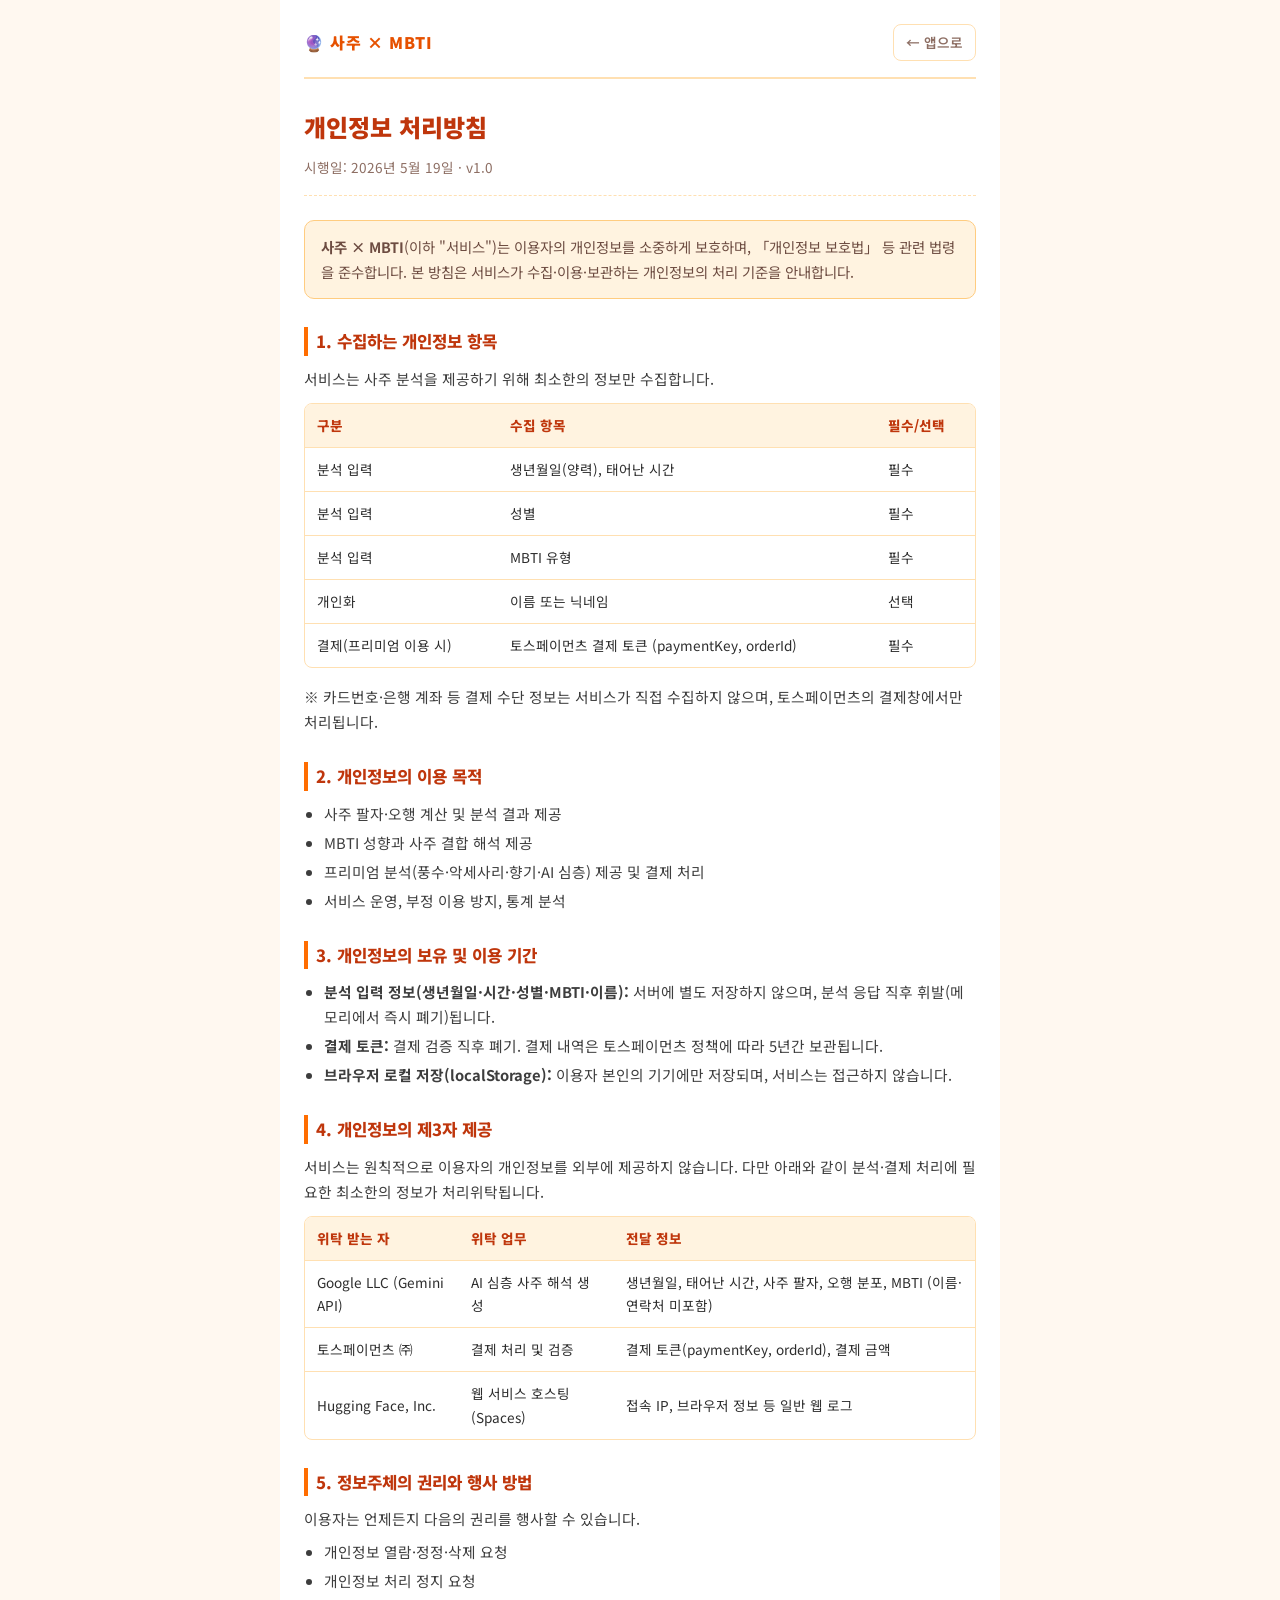
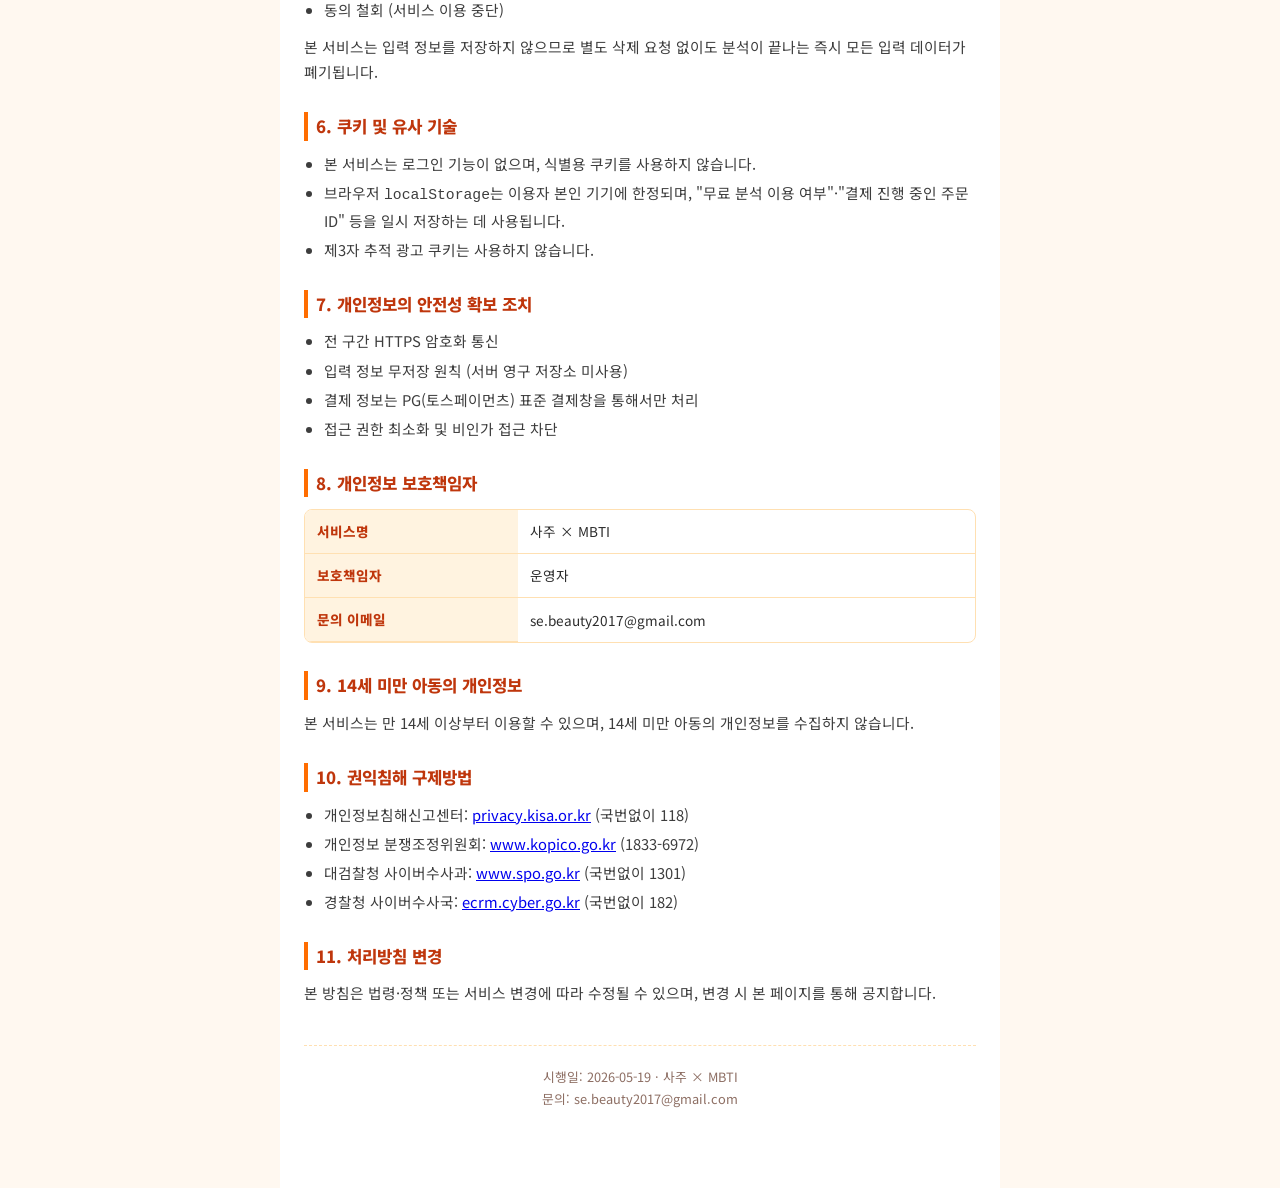
==== privacy.html @ bc94cc31 "feat: 개인정보 처리방침 페이지 추가 (앱인토스 심사 대비) - privacy.html: 한국 표준 양식의 개인정보 처리방침   · 수집 항목: 생년월일/시간/성별/MBTI/이" ====
<!DOCTYPE html>
<html lang="ko">
<head>
    <meta charset="UTF-8">
    <meta name="viewport" content="width=device-width, initial-scale=1.0, maximum-scale=1.0">
    <title>개인정보 처리방침 — 사주 × MBTI</title>
    <style>
        @import url('https://fonts.googleapis.com/css2?family=Noto+Sans+KR:wght@400;600;700;800&display=swap');
        * { margin: 0; padding: 0; box-sizing: border-box; }
        body {
            background: #FFF8F0;
            font-family: 'Noto Sans KR', -apple-system, BlinkMacSystemFont, sans-serif;
            color: #2D2D2D;
            line-height: 1.7;
            padding: 0;
            display: flex;
            justify-content: center;
        }
        .wrap {
            width: 100%;
            max-width: 720px;
            min-height: 100vh;
            background: #fff;
            padding: 24px 24px 80px;
        }
        header {
            display: flex;
            align-items: center;
            justify-content: space-between;
            padding-bottom: 16px;
            border-bottom: 2px solid #FFE0B2;
            margin-bottom: 28px;
        }
        .logo {
            font-size: 1rem;
            font-weight: 900;
            color: #E65100;
            letter-spacing: 1px;
        }
        .back-link {
            font-size: 0.85rem;
            color: #8D6E63;
            text-decoration: none;
            padding: 6px 12px;
            border: 1px solid #FFE0B2;
            border-radius: 8px;
            font-weight: 600;
        }
        .back-link:hover { background: #FFF3E0; }
        h1 {
            font-size: 1.5rem;
            font-weight: 900;
            color: #BF360C;
            margin-bottom: 8px;
        }
        .meta {
            font-size: 0.85rem;
            color: #8D6E63;
            margin-bottom: 24px;
            padding-bottom: 16px;
            border-bottom: 1px dashed #FFE0B2;
        }
        h2 {
            font-size: 1.05rem;
            font-weight: 800;
            color: #BF360C;
            margin-top: 28px;
            margin-bottom: 10px;
            padding-left: 8px;
            border-left: 4px solid #FF6D00;
        }
        p, li {
            font-size: 0.92rem;
            color: #3D3D3D;
            margin-bottom: 8px;
        }
        ul, ol {
            margin-left: 20px;
            margin-bottom: 12px;
        }
        li { margin-bottom: 4px; }
        .table-wrap {
            margin: 12px 0 16px;
            overflow-x: auto;
            border: 1px solid #FFE0B2;
            border-radius: 8px;
        }
        table {
            width: 100%;
            border-collapse: collapse;
            font-size: 0.85rem;
        }
        th, td {
            padding: 10px 12px;
            text-align: left;
            border-bottom: 1px solid #FFE0B2;
        }
        th {
            background: #FFF3E0;
            font-weight: 800;
            color: #BF360C;
        }
        tr:last-child td { border-bottom: none; }
        .callout {
            background: #FFF3E0;
            border: 1px solid #FFCC80;
            border-radius: 10px;
            padding: 14px 16px;
            margin: 12px 0;
            font-size: 0.9rem;
            color: #6D4C41;
        }
        .footer-note {
            margin-top: 40px;
            padding-top: 20px;
            border-top: 1px dashed #FFE0B2;
            font-size: 0.8rem;
            color: #8D6E63;
            text-align: center;
        }
    </style>
</head>
<body>
<div class="wrap">
    <header>
        <span class="logo">🔮 사주 × MBTI</span>
        <a href="/" class="back-link">← 앱으로</a>
    </header>

    <h1>개인정보 처리방침</h1>
    <div class="meta">시행일: 2026년 5월 19일 · v1.0</div>

    <div class="callout">
        <strong>사주 × MBTI</strong>(이하 "서비스")는 이용자의 개인정보를 소중하게 보호하며,
        「개인정보 보호법」 등 관련 법령을 준수합니다.
        본 방침은 서비스가 수집·이용·보관하는 개인정보의 처리 기준을 안내합니다.
    </div>

    <h2>1. 수집하는 개인정보 항목</h2>
    <p>서비스는 사주 분석을 제공하기 위해 최소한의 정보만 수집합니다.</p>
    <div class="table-wrap">
        <table>
            <thead>
                <tr><th>구분</th><th>수집 항목</th><th>필수/선택</th></tr>
            </thead>
            <tbody>
                <tr><td>분석 입력</td><td>생년월일(양력), 태어난 시간</td><td>필수</td></tr>
                <tr><td>분석 입력</td><td>성별</td><td>필수</td></tr>
                <tr><td>분석 입력</td><td>MBTI 유형</td><td>필수</td></tr>
                <tr><td>개인화</td><td>이름 또는 닉네임</td><td>선택</td></tr>
                <tr><td>결제(프리미엄 이용 시)</td><td>토스페이먼츠 결제 토큰 (paymentKey, orderId)</td><td>필수</td></tr>
            </tbody>
        </table>
    </div>
    <p>※ 카드번호·은행 계좌 등 결제 수단 정보는 서비스가 직접 수집하지 않으며,
        토스페이먼츠의 결제창에서만 처리됩니다.</p>

    <h2>2. 개인정보의 이용 목적</h2>
    <ul>
        <li>사주 팔자·오행 계산 및 분석 결과 제공</li>
        <li>MBTI 성향과 사주 결합 해석 제공</li>
        <li>프리미엄 분석(풍수·악세사리·향기·AI 심층) 제공 및 결제 처리</li>
        <li>서비스 운영, 부정 이용 방지, 통계 분석</li>
    </ul>

    <h2>3. 개인정보의 보유 및 이용 기간</h2>
    <ul>
        <li><strong>분석 입력 정보(생년월일·시간·성별·MBTI·이름):</strong>
            서버에 별도 저장하지 않으며, 분석 응답 직후 휘발(메모리에서 즉시 폐기)됩니다.</li>
        <li><strong>결제 토큰:</strong> 결제 검증 직후 폐기. 결제 내역은 토스페이먼츠 정책에 따라 5년간 보관됩니다.</li>
        <li><strong>브라우저 로컬 저장(localStorage):</strong> 이용자 본인의 기기에만 저장되며, 서비스는 접근하지 않습니다.</li>
    </ul>

    <h2>4. 개인정보의 제3자 제공</h2>
    <p>서비스는 원칙적으로 이용자의 개인정보를 외부에 제공하지 않습니다.
        다만 아래와 같이 분석·결제 처리에 필요한 최소한의 정보가 처리위탁됩니다.</p>
    <div class="table-wrap">
        <table>
            <thead>
                <tr><th>위탁 받는 자</th><th>위탁 업무</th><th>전달 정보</th></tr>
            </thead>
            <tbody>
                <tr>
                    <td>Google LLC (Gemini API)</td>
                    <td>AI 심층 사주 해석 생성</td>
                    <td>생년월일, 태어난 시간, 사주 팔자, 오행 분포, MBTI (이름·연락처 미포함)</td>
                </tr>
                <tr>
                    <td>토스페이먼츠 ㈜</td>
                    <td>결제 처리 및 검증</td>
                    <td>결제 토큰(paymentKey, orderId), 결제 금액</td>
                </tr>
                <tr>
                    <td>Hugging Face, Inc.</td>
                    <td>웹 서비스 호스팅 (Spaces)</td>
                    <td>접속 IP, 브라우저 정보 등 일반 웹 로그</td>
                </tr>
            </tbody>
        </table>
    </div>

    <h2>5. 정보주체의 권리와 행사 방법</h2>
    <p>이용자는 언제든지 다음의 권리를 행사할 수 있습니다.</p>
    <ul>
        <li>개인정보 열람·정정·삭제 요청</li>
        <li>개인정보 처리 정지 요청</li>
        <li>동의 철회 (서비스 이용 중단)</li>
    </ul>
    <p>본 서비스는 입력 정보를 저장하지 않으므로 별도 삭제 요청 없이도
        분석이 끝나는 즉시 모든 입력 데이터가 폐기됩니다.</p>

    <h2>6. 쿠키 및 유사 기술</h2>
    <ul>
        <li>본 서비스는 로그인 기능이 없으며, 식별용 쿠키를 사용하지 않습니다.</li>
        <li>브라우저 <code>localStorage</code>는 이용자 본인 기기에 한정되며,
            "무료 분석 이용 여부"·"결제 진행 중인 주문 ID" 등을 일시 저장하는 데 사용됩니다.</li>
        <li>제3자 추적 광고 쿠키는 사용하지 않습니다.</li>
    </ul>

    <h2>7. 개인정보의 안전성 확보 조치</h2>
    <ul>
        <li>전 구간 HTTPS 암호화 통신</li>
        <li>입력 정보 무저장 원칙 (서버 영구 저장소 미사용)</li>
        <li>결제 정보는 PG(토스페이먼츠) 표준 결제창을 통해서만 처리</li>
        <li>접근 권한 최소화 및 비인가 접근 차단</li>
    </ul>

    <h2>8. 개인정보 보호책임자</h2>
    <div class="table-wrap">
        <table>
            <tbody>
                <tr><th>서비스명</th><td>사주 × MBTI</td></tr>
                <tr><th>보호책임자</th><td>운영자</td></tr>
                <tr><th>문의 이메일</th><td>se.beauty2017@gmail.com</td></tr>
            </tbody>
        </table>
    </div>

    <h2>9. 14세 미만 아동의 개인정보</h2>
    <p>본 서비스는 만 14세 이상부터 이용할 수 있으며, 14세 미만 아동의 개인정보를 수집하지 않습니다.</p>

    <h2>10. 권익침해 구제방법</h2>
    <ul>
        <li>개인정보침해신고센터: <a href="https://privacy.kisa.or.kr" target="_blank" rel="noopener">privacy.kisa.or.kr</a> (국번없이 118)</li>
        <li>개인정보 분쟁조정위원회: <a href="https://www.kopico.go.kr" target="_blank" rel="noopener">www.kopico.go.kr</a> (1833-6972)</li>
        <li>대검찰청 사이버수사과: <a href="https://www.spo.go.kr" target="_blank" rel="noopener">www.spo.go.kr</a> (국번없이 1301)</li>
        <li>경찰청 사이버수사국: <a href="https://ecrm.cyber.go.kr" target="_blank" rel="noopener">ecrm.cyber.go.kr</a> (국번없이 182)</li>
    </ul>

    <h2>11. 처리방침 변경</h2>
    <p>본 방침은 법령·정책 또는 서비스 변경에 따라 수정될 수 있으며,
        변경 시 본 페이지를 통해 공지합니다.</p>

    <div class="footer-note">
        시행일: 2026-05-19 · 사주 × MBTI<br>
        문의: se.beauty2017@gmail.com
    </div>
</div>
</body>
</html>
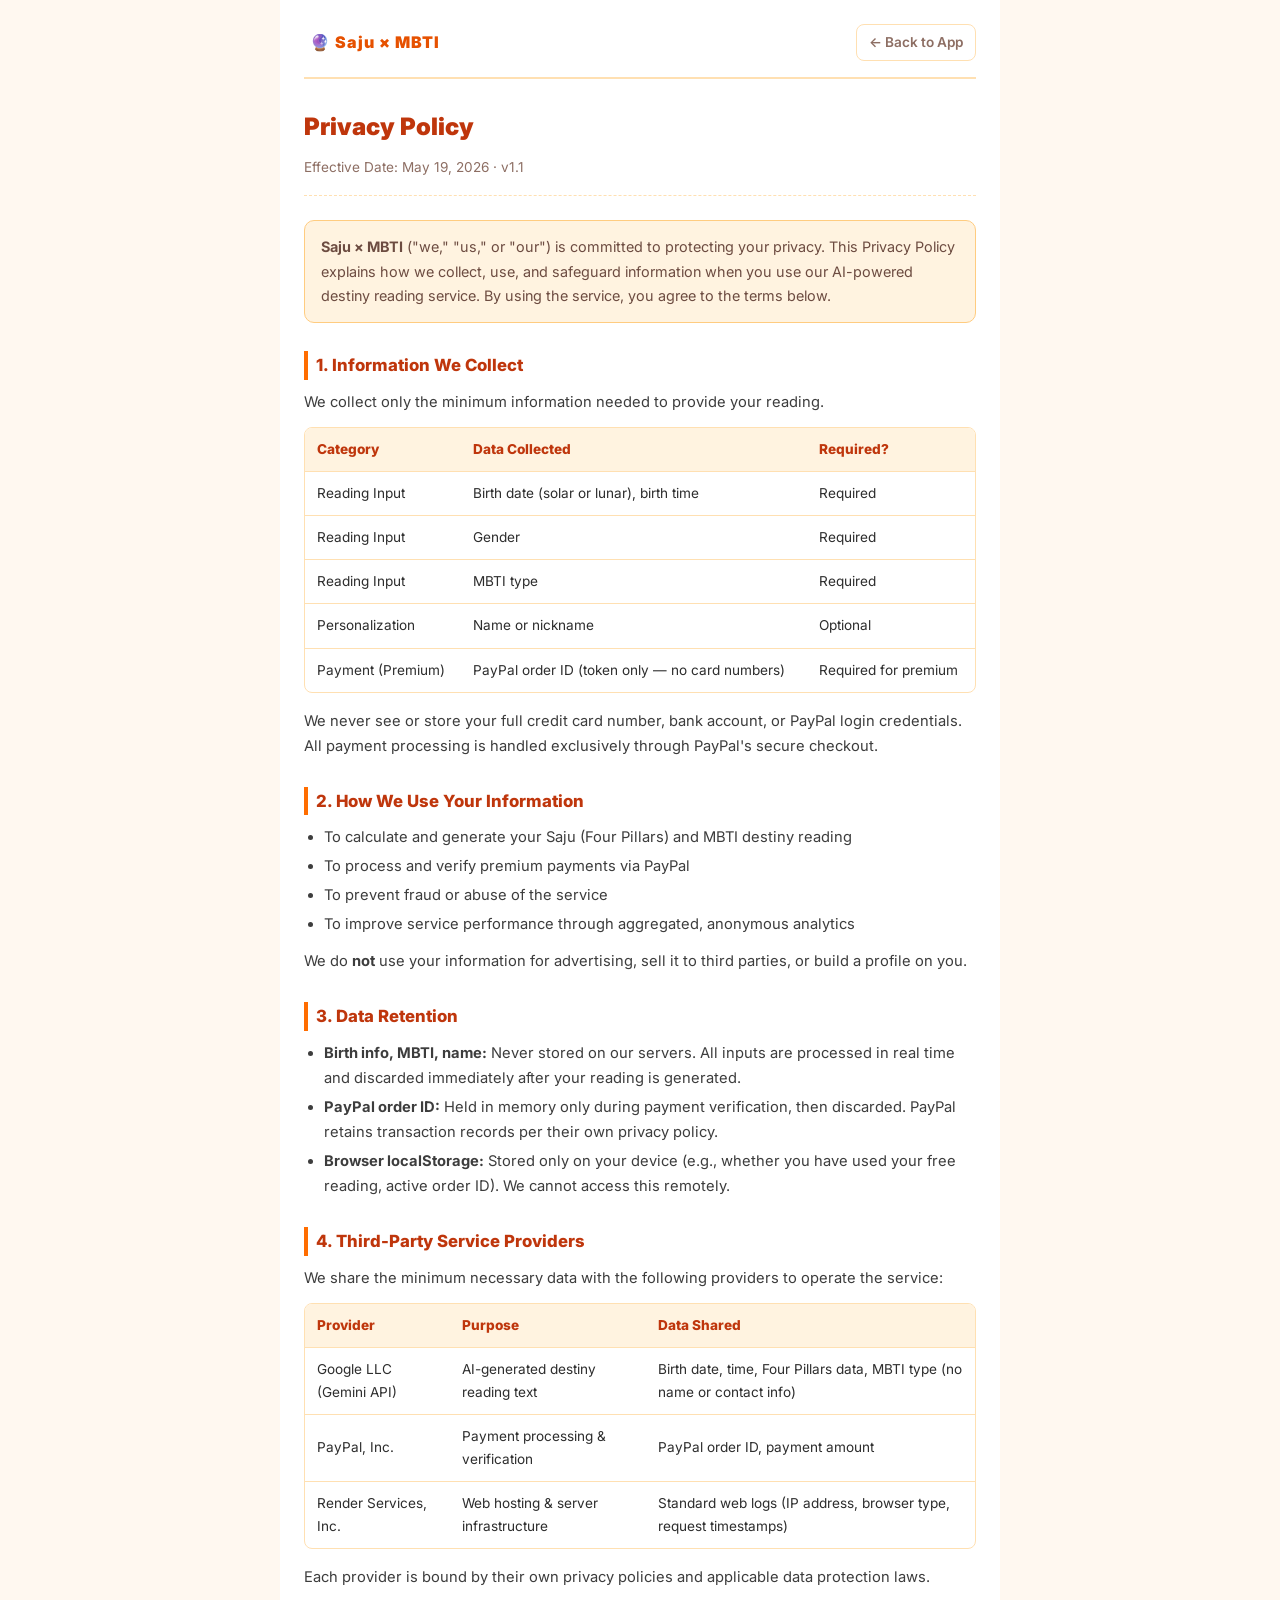
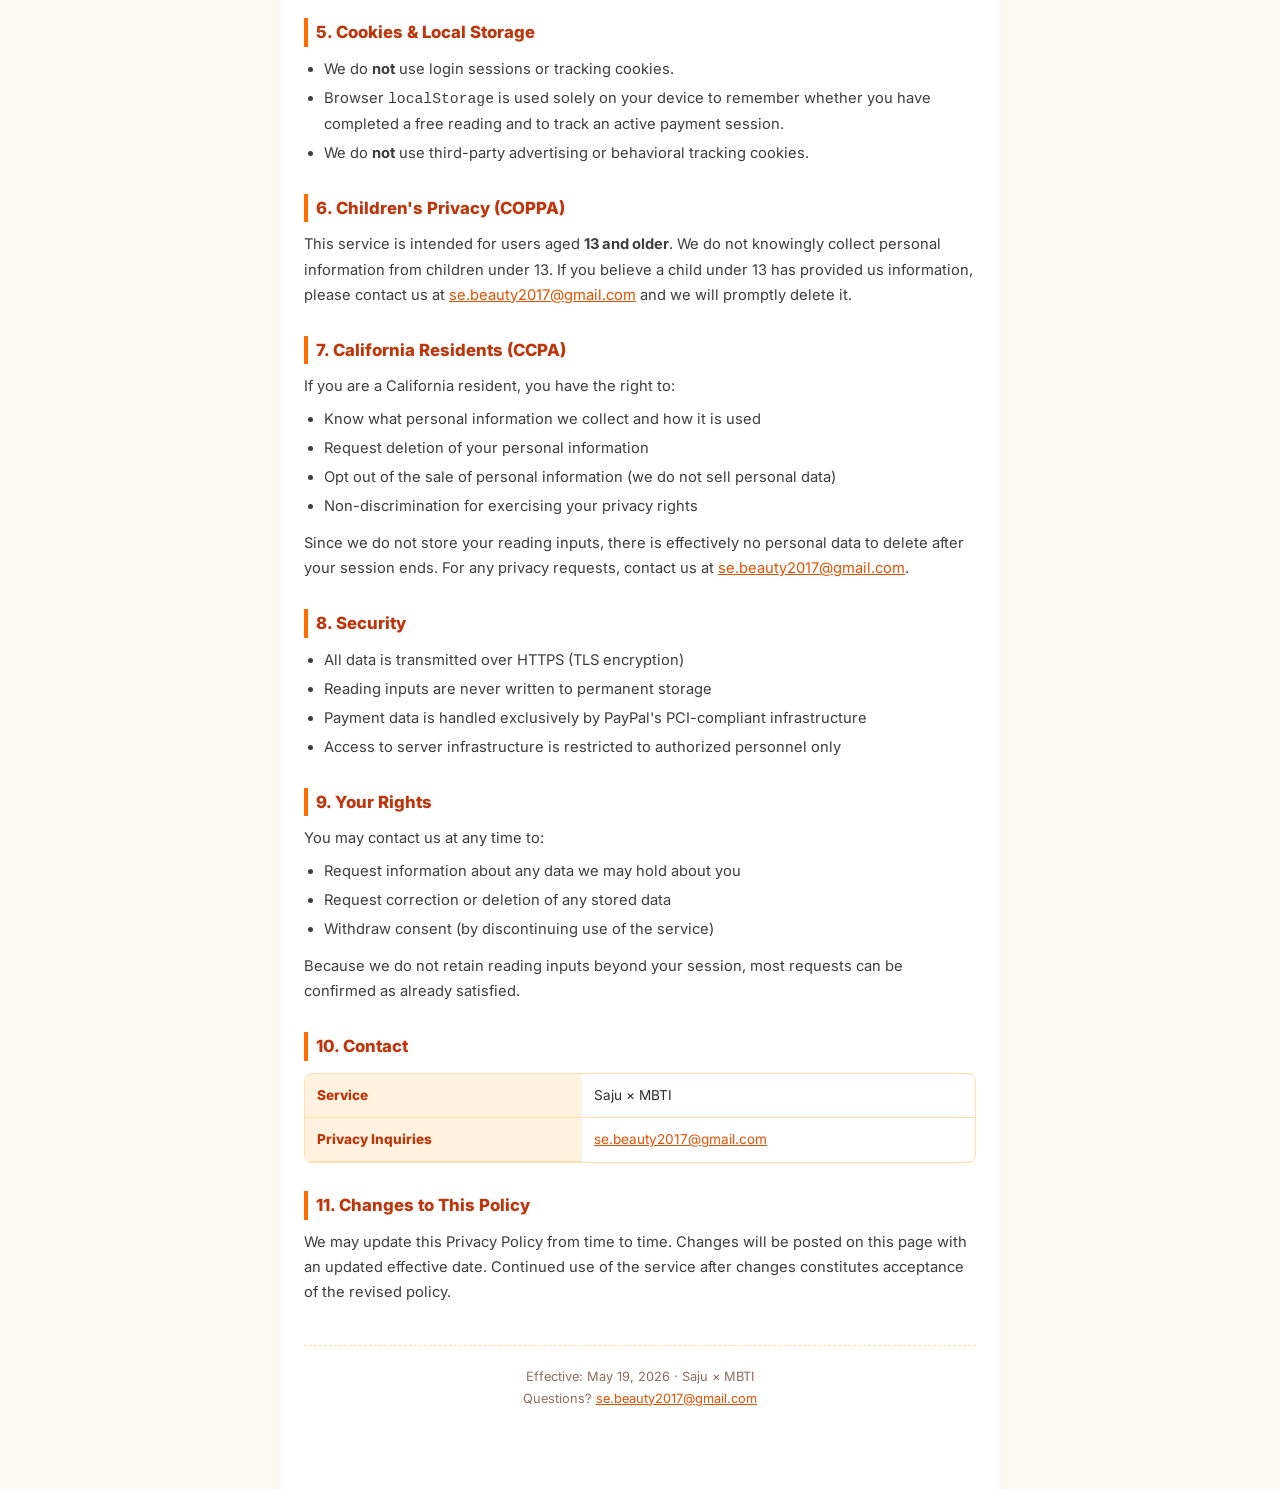
==== commit 2cc207aa: "feat: logo click → home, privacy policy rewritten in English (US) - index.html: wrap logo+title in c" ====
--- a/privacy.html
+++ b/privacy.html
@@ -1,15 +1,15 @@
 <!DOCTYPE html>
-<html lang="ko">
+<html lang="en">
 <head>
     <meta charset="UTF-8">
     <meta name="viewport" content="width=device-width, initial-scale=1.0, maximum-scale=1.0">
-    <title>개인정보 처리방침 — 사주 × MBTI</title>
+    <title>Privacy Policy — Saju × MBTI</title>
     <style>
-        @import url('https://fonts.googleapis.com/css2?family=Noto+Sans+KR:wght@400;600;700;800&display=swap');
+        @import url('https://fonts.googleapis.com/css2?family=Inter:wght@400;600;700;800;900&display=swap');
         * { margin: 0; padding: 0; box-sizing: border-box; }
         body {
             background: #FFF8F0;
-            font-family: 'Noto Sans KR', -apple-system, BlinkMacSystemFont, sans-serif;
+            font-family: 'Inter', -apple-system, BlinkMacSystemFont, sans-serif;
             color: #2D2D2D;
             line-height: 1.7;
             padding: 0;
@@ -36,7 +36,13 @@
             font-weight: 900;
             color: #E65100;
             letter-spacing: 1px;
-        }
+            text-decoration: none;
+            cursor: pointer;
+            padding: 4px 6px;
+            border-radius: 8px;
+            transition: background 0.2s;
+        }
+        .logo:hover { background: #FFF3E0; }
         .back-link {
             font-size: 0.85rem;
             color: #8D6E63;
@@ -118,142 +124,155 @@
             color: #8D6E63;
             text-align: center;
         }
+        a { color: #E65100; }
     </style>
 </head>
 <body>
 <div class="wrap">
     <header>
-        <span class="logo">🔮 사주 × MBTI</span>
-        <a href="/" class="back-link">← 앱으로</a>
+        <a href="/" class="logo">🔮 Saju × MBTI</a>
+        <a href="/" class="back-link">← Back to App</a>
     </header>
 
-    <h1>개인정보 처리방침</h1>
-    <div class="meta">시행일: 2026년 5월 19일 · v1.0</div>
+    <h1>Privacy Policy</h1>
+    <div class="meta">Effective Date: May 19, 2026 · v1.1</div>
 
     <div class="callout">
-        <strong>사주 × MBTI</strong>(이하 "서비스")는 이용자의 개인정보를 소중하게 보호하며,
-        「개인정보 보호법」 등 관련 법령을 준수합니다.
-        본 방침은 서비스가 수집·이용·보관하는 개인정보의 처리 기준을 안내합니다.
-    </div>
-
-    <h2>1. 수집하는 개인정보 항목</h2>
-    <p>서비스는 사주 분석을 제공하기 위해 최소한의 정보만 수집합니다.</p>
+        <strong>Saju × MBTI</strong> ("we," "us," or "our") is committed to protecting your privacy.
+        This Privacy Policy explains how we collect, use, and safeguard information when you use our
+        AI-powered destiny reading service. By using the service, you agree to the terms below.
+    </div>
+
+    <h2>1. Information We Collect</h2>
+    <p>We collect only the minimum information needed to provide your reading.</p>
     <div class="table-wrap">
         <table>
             <thead>
-                <tr><th>구분</th><th>수집 항목</th><th>필수/선택</th></tr>
+                <tr><th>Category</th><th>Data Collected</th><th>Required?</th></tr>
             </thead>
             <tbody>
-                <tr><td>분석 입력</td><td>생년월일(양력), 태어난 시간</td><td>필수</td></tr>
-                <tr><td>분석 입력</td><td>성별</td><td>필수</td></tr>
-                <tr><td>분석 입력</td><td>MBTI 유형</td><td>필수</td></tr>
-                <tr><td>개인화</td><td>이름 또는 닉네임</td><td>선택</td></tr>
-                <tr><td>결제(프리미엄 이용 시)</td><td>토스페이먼츠 결제 토큰 (paymentKey, orderId)</td><td>필수</td></tr>
+                <tr><td>Reading Input</td><td>Birth date (solar or lunar), birth time</td><td>Required</td></tr>
+                <tr><td>Reading Input</td><td>Gender</td><td>Required</td></tr>
+                <tr><td>Reading Input</td><td>MBTI type</td><td>Required</td></tr>
+                <tr><td>Personalization</td><td>Name or nickname</td><td>Optional</td></tr>
+                <tr><td>Payment (Premium)</td><td>PayPal order ID (token only — no card numbers)</td><td>Required for premium</td></tr>
             </tbody>
         </table>
     </div>
-    <p>※ 카드번호·은행 계좌 등 결제 수단 정보는 서비스가 직접 수집하지 않으며,
-        토스페이먼츠의 결제창에서만 처리됩니다.</p>
-
-    <h2>2. 개인정보의 이용 목적</h2>
-    <ul>
-        <li>사주 팔자·오행 계산 및 분석 결과 제공</li>
-        <li>MBTI 성향과 사주 결합 해석 제공</li>
-        <li>프리미엄 분석(풍수·악세사리·향기·AI 심층) 제공 및 결제 처리</li>
-        <li>서비스 운영, 부정 이용 방지, 통계 분석</li>
-    </ul>
-
-    <h2>3. 개인정보의 보유 및 이용 기간</h2>
-    <ul>
-        <li><strong>분석 입력 정보(생년월일·시간·성별·MBTI·이름):</strong>
-            서버에 별도 저장하지 않으며, 분석 응답 직후 휘발(메모리에서 즉시 폐기)됩니다.</li>
-        <li><strong>결제 토큰:</strong> 결제 검증 직후 폐기. 결제 내역은 토스페이먼츠 정책에 따라 5년간 보관됩니다.</li>
-        <li><strong>브라우저 로컬 저장(localStorage):</strong> 이용자 본인의 기기에만 저장되며, 서비스는 접근하지 않습니다.</li>
-    </ul>
-
-    <h2>4. 개인정보의 제3자 제공</h2>
-    <p>서비스는 원칙적으로 이용자의 개인정보를 외부에 제공하지 않습니다.
-        다만 아래와 같이 분석·결제 처리에 필요한 최소한의 정보가 처리위탁됩니다.</p>
+    <p>We never see or store your full credit card number, bank account, or PayPal login credentials.
+        All payment processing is handled exclusively through PayPal's secure checkout.</p>
+
+    <h2>2. How We Use Your Information</h2>
+    <ul>
+        <li>To calculate and generate your Saju (Four Pillars) and MBTI destiny reading</li>
+        <li>To process and verify premium payments via PayPal</li>
+        <li>To prevent fraud or abuse of the service</li>
+        <li>To improve service performance through aggregated, anonymous analytics</li>
+    </ul>
+    <p>We do <strong>not</strong> use your information for advertising, sell it to third parties,
+        or build a profile on you.</p>
+
+    <h2>3. Data Retention</h2>
+    <ul>
+        <li><strong>Birth info, MBTI, name:</strong> Never stored on our servers. All inputs are
+            processed in real time and discarded immediately after your reading is generated.</li>
+        <li><strong>PayPal order ID:</strong> Held in memory only during payment verification,
+            then discarded. PayPal retains transaction records per their own privacy policy.</li>
+        <li><strong>Browser localStorage:</strong> Stored only on your device (e.g., whether you
+            have used your free reading, active order ID). We cannot access this remotely.</li>
+    </ul>
+
+    <h2>4. Third-Party Service Providers</h2>
+    <p>We share the minimum necessary data with the following providers to operate the service:</p>
     <div class="table-wrap">
         <table>
             <thead>
-                <tr><th>위탁 받는 자</th><th>위탁 업무</th><th>전달 정보</th></tr>
+                <tr><th>Provider</th><th>Purpose</th><th>Data Shared</th></tr>
             </thead>
             <tbody>
                 <tr>
                     <td>Google LLC (Gemini API)</td>
-                    <td>AI 심층 사주 해석 생성</td>
-                    <td>생년월일, 태어난 시간, 사주 팔자, 오행 분포, MBTI (이름·연락처 미포함)</td>
+                    <td>AI-generated destiny reading text</td>
+                    <td>Birth date, time, Four Pillars data, MBTI type (no name or contact info)</td>
                 </tr>
                 <tr>
-                    <td>토스페이먼츠 ㈜</td>
-                    <td>결제 처리 및 검증</td>
-                    <td>결제 토큰(paymentKey, orderId), 결제 금액</td>
+                    <td>PayPal, Inc.</td>
+                    <td>Payment processing &amp; verification</td>
+                    <td>PayPal order ID, payment amount</td>
                 </tr>
                 <tr>
-                    <td>Hugging Face, Inc.</td>
-                    <td>웹 서비스 호스팅 (Spaces)</td>
-                    <td>접속 IP, 브라우저 정보 등 일반 웹 로그</td>
+                    <td>Render Services, Inc.</td>
+                    <td>Web hosting &amp; server infrastructure</td>
+                    <td>Standard web logs (IP address, browser type, request timestamps)</td>
                 </tr>
             </tbody>
         </table>
     </div>
-
-    <h2>5. 정보주체의 권리와 행사 방법</h2>
-    <p>이용자는 언제든지 다음의 권리를 행사할 수 있습니다.</p>
-    <ul>
-        <li>개인정보 열람·정정·삭제 요청</li>
-        <li>개인정보 처리 정지 요청</li>
-        <li>동의 철회 (서비스 이용 중단)</li>
-    </ul>
-    <p>본 서비스는 입력 정보를 저장하지 않으므로 별도 삭제 요청 없이도
-        분석이 끝나는 즉시 모든 입력 데이터가 폐기됩니다.</p>
-
-    <h2>6. 쿠키 및 유사 기술</h2>
-    <ul>
-        <li>본 서비스는 로그인 기능이 없으며, 식별용 쿠키를 사용하지 않습니다.</li>
-        <li>브라우저 <code>localStorage</code>는 이용자 본인 기기에 한정되며,
-            "무료 분석 이용 여부"·"결제 진행 중인 주문 ID" 등을 일시 저장하는 데 사용됩니다.</li>
-        <li>제3자 추적 광고 쿠키는 사용하지 않습니다.</li>
-    </ul>
-
-    <h2>7. 개인정보의 안전성 확보 조치</h2>
-    <ul>
-        <li>전 구간 HTTPS 암호화 통신</li>
-        <li>입력 정보 무저장 원칙 (서버 영구 저장소 미사용)</li>
-        <li>결제 정보는 PG(토스페이먼츠) 표준 결제창을 통해서만 처리</li>
-        <li>접근 권한 최소화 및 비인가 접근 차단</li>
-    </ul>
-
-    <h2>8. 개인정보 보호책임자</h2>
+    <p>Each provider is bound by their own privacy policies and applicable data protection laws.</p>
+
+    <h2>5. Cookies &amp; Local Storage</h2>
+    <ul>
+        <li>We do <strong>not</strong> use login sessions or tracking cookies.</li>
+        <li>Browser <code>localStorage</code> is used solely on your device to remember whether
+            you have completed a free reading and to track an active payment session.</li>
+        <li>We do <strong>not</strong> use third-party advertising or behavioral tracking cookies.</li>
+    </ul>
+
+    <h2>6. Children's Privacy (COPPA)</h2>
+    <p>This service is intended for users aged <strong>13 and older</strong>. We do not knowingly
+        collect personal information from children under 13. If you believe a child under 13 has
+        provided us information, please contact us at
+        <a href="mailto:se.beauty2017@gmail.com">se.beauty2017@gmail.com</a> and we will
+        promptly delete it.</p>
+
+    <h2>7. California Residents (CCPA)</h2>
+    <p>If you are a California resident, you have the right to:</p>
+    <ul>
+        <li>Know what personal information we collect and how it is used</li>
+        <li>Request deletion of your personal information</li>
+        <li>Opt out of the sale of personal information (we do not sell personal data)</li>
+        <li>Non-discrimination for exercising your privacy rights</li>
+    </ul>
+    <p>Since we do not store your reading inputs, there is effectively no personal data to delete
+        after your session ends. For any privacy requests, contact us at
+        <a href="mailto:se.beauty2017@gmail.com">se.beauty2017@gmail.com</a>.</p>
+
+    <h2>8. Security</h2>
+    <ul>
+        <li>All data is transmitted over HTTPS (TLS encryption)</li>
+        <li>Reading inputs are never written to permanent storage</li>
+        <li>Payment data is handled exclusively by PayPal's PCI-compliant infrastructure</li>
+        <li>Access to server infrastructure is restricted to authorized personnel only</li>
+    </ul>
+
+    <h2>9. Your Rights</h2>
+    <p>You may contact us at any time to:</p>
+    <ul>
+        <li>Request information about any data we may hold about you</li>
+        <li>Request correction or deletion of any stored data</li>
+        <li>Withdraw consent (by discontinuing use of the service)</li>
+    </ul>
+    <p>Because we do not retain reading inputs beyond your session, most requests can be
+        confirmed as already satisfied.</p>
+
+    <h2>10. Contact</h2>
     <div class="table-wrap">
         <table>
             <tbody>
-                <tr><th>서비스명</th><td>사주 × MBTI</td></tr>
-                <tr><th>보호책임자</th><td>운영자</td></tr>
-                <tr><th>문의 이메일</th><td>se.beauty2017@gmail.com</td></tr>
+                <tr><th>Service</th><td>Saju × MBTI</td></tr>
+                <tr><th>Privacy Inquiries</th><td><a href="mailto:se.beauty2017@gmail.com">se.beauty2017@gmail.com</a></td></tr>
             </tbody>
         </table>
     </div>
 
-    <h2>9. 14세 미만 아동의 개인정보</h2>
-    <p>본 서비스는 만 14세 이상부터 이용할 수 있으며, 14세 미만 아동의 개인정보를 수집하지 않습니다.</p>
-
-    <h2>10. 권익침해 구제방법</h2>
-    <ul>
-        <li>개인정보침해신고센터: <a href="https://privacy.kisa.or.kr" target="_blank" rel="noopener">privacy.kisa.or.kr</a> (국번없이 118)</li>
-        <li>개인정보 분쟁조정위원회: <a href="https://www.kopico.go.kr" target="_blank" rel="noopener">www.kopico.go.kr</a> (1833-6972)</li>
-        <li>대검찰청 사이버수사과: <a href="https://www.spo.go.kr" target="_blank" rel="noopener">www.spo.go.kr</a> (국번없이 1301)</li>
-        <li>경찰청 사이버수사국: <a href="https://ecrm.cyber.go.kr" target="_blank" rel="noopener">ecrm.cyber.go.kr</a> (국번없이 182)</li>
-    </ul>
-
-    <h2>11. 처리방침 변경</h2>
-    <p>본 방침은 법령·정책 또는 서비스 변경에 따라 수정될 수 있으며,
-        변경 시 본 페이지를 통해 공지합니다.</p>
+    <h2>11. Changes to This Policy</h2>
+    <p>We may update this Privacy Policy from time to time. Changes will be posted on this page
+        with an updated effective date. Continued use of the service after changes constitutes
+        acceptance of the revised policy.</p>
 
     <div class="footer-note">
-        시행일: 2026-05-19 · 사주 × MBTI<br>
-        문의: se.beauty2017@gmail.com
+        Effective: May 19, 2026 · Saju × MBTI<br>
+        Questions? <a href="mailto:se.beauty2017@gmail.com">se.beauty2017@gmail.com</a>
     </div>
 </div>
 </body>
